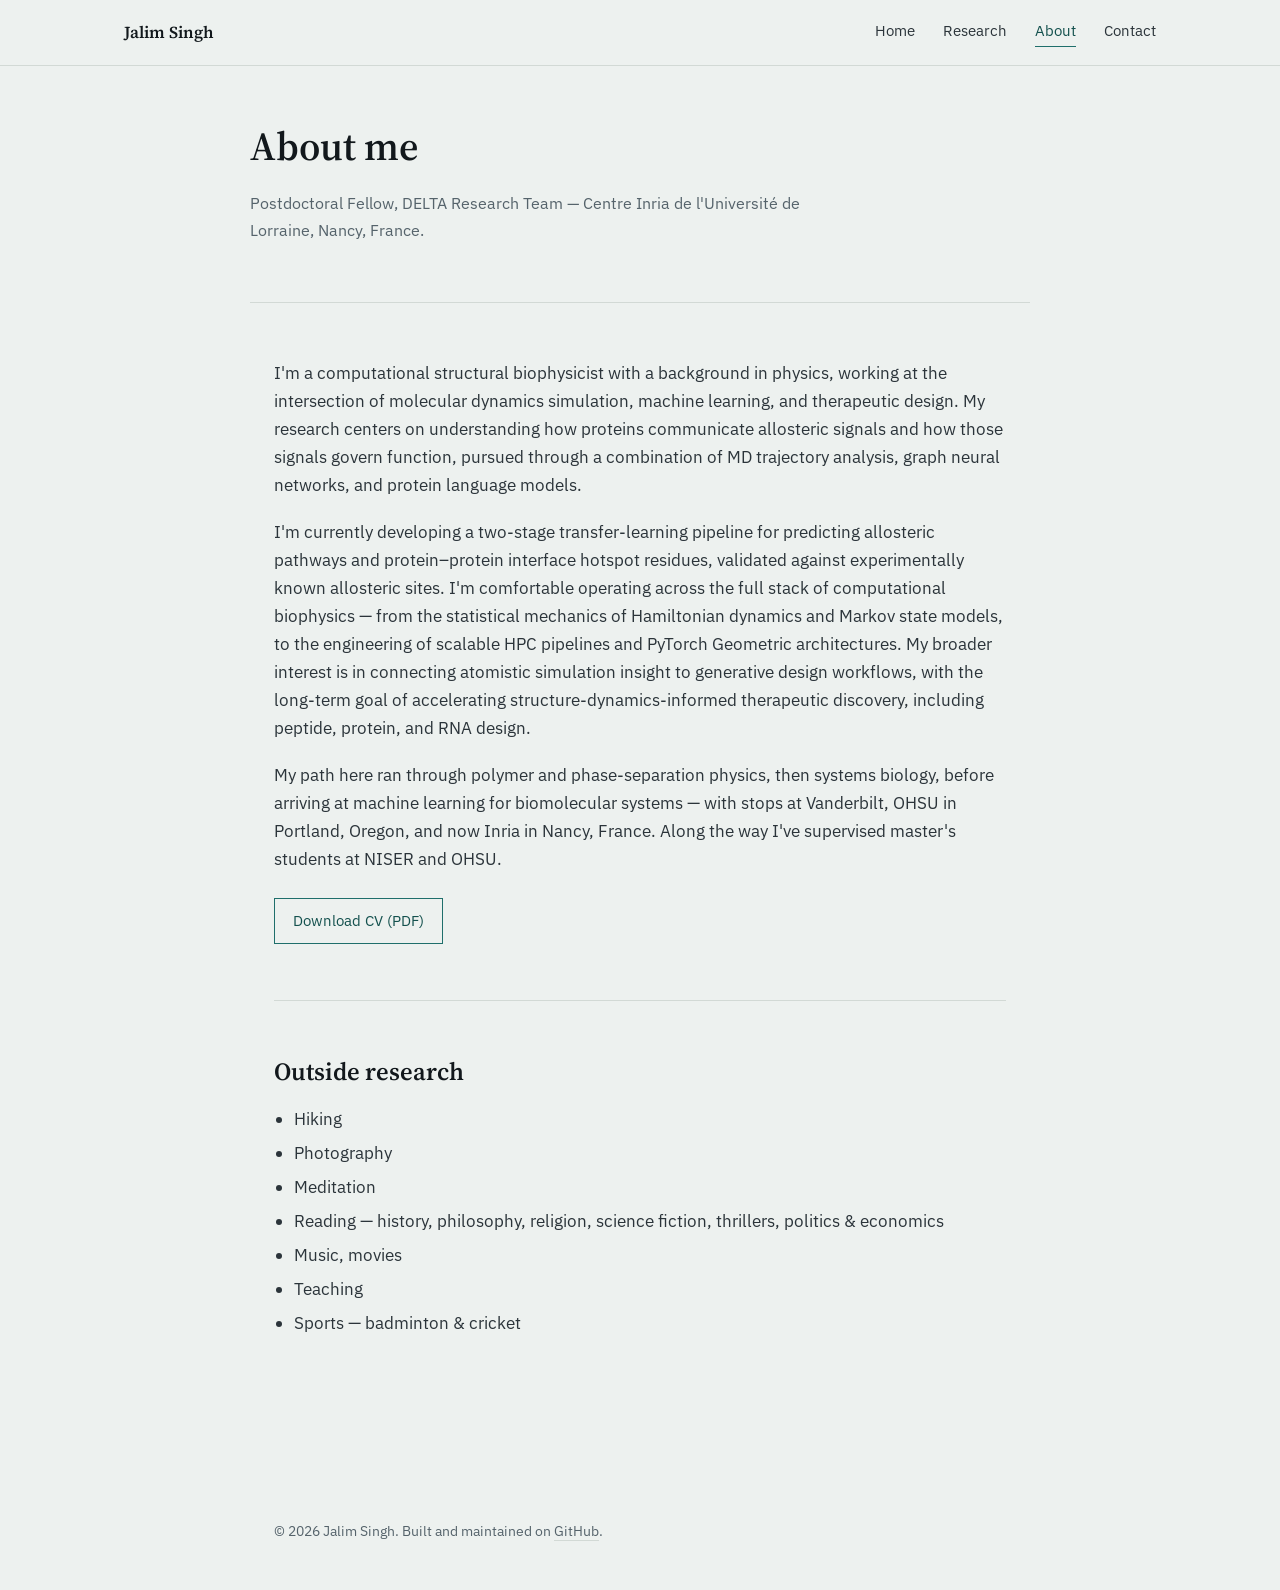
==== about.html @ e1c12d47 "Initial site" ====
<!DOCTYPE html>
<html lang="en">
<head>
<meta charset="UTF-8">
<meta name="viewport" content="width=device-width, initial-scale=1">
<title>About — Jalim Singh</title>
<meta name="description" content="About Jalim Singh — background, training, and interests outside research.">
<link rel="icon" href="data:image/svg+xml,<svg xmlns=%22http://www.w3.org/2000/svg%22 viewBox=%220 0 100 100%22><circle cx=%2250%22 cy=%2250%22 r=%2245%22 fill=%22%231f6f6b%22/><circle cx=%2270%22 cy=%2235%22 r=%2210%22 fill=%22%23b5762a%22/></svg>">
<link rel="preconnect" href="https://fonts.googleapis.com">
<link rel="preconnect" href="https://fonts.gstatic.com" crossorigin>
<link href="https://fonts.googleapis.com/css2?family=Source+Serif+4:opsz,wght@8..60,400;8..60,600&family=IBM+Plex+Sans:wght@400;500;600&family=IBM+Plex+Mono:wght@400;500&display=swap" rel="stylesheet">
<link rel="stylesheet" href="style.css">
</head>
<body>

<header class="site-nav">
  <div class="nav-inner">
    <a class="nav-name" href="index.html">Jalim Singh</a>
    <button class="nav-toggle" aria-label="Toggle navigation" aria-expanded="false">☰</button>
    <nav class="nav-links">
      <a href="index.html">Home</a>
      <a href="research.html">Research</a>
      <a href="about.html" aria-current="page">About</a>
      <a href="contact.html">Contact</a>
    </nav>
  </div>
</header>

<div class="page-head wrap">
  <h1>About me</h1>
  <p class="sub">Postdoctoral Fellow, DELTA Research Team — Centre Inria de l'Université de Lorraine, Nancy, France.</p>
</div>

<main>
  <div class="wrap">
    <section class="section">
      <p>I'm a computational structural biophysicist with a background in physics, working at the intersection of molecular dynamics simulation, machine learning, and therapeutic design. My research centers on understanding how proteins communicate allosteric signals and how those signals govern function, pursued through a combination of MD trajectory analysis, graph neural networks, and protein language models.</p>
      <p>I'm currently developing a two-stage transfer-learning pipeline for predicting allosteric pathways and protein–protein interface hotspot residues, validated against experimentally known allosteric sites. I'm comfortable operating across the full stack of computational biophysics — from the statistical mechanics of Hamiltonian dynamics and Markov state models, to the engineering of scalable HPC pipelines and PyTorch Geometric architectures. My broader interest is in connecting atomistic simulation insight to generative design workflows, with the long-term goal of accelerating structure-dynamics-informed therapeutic discovery, including peptide, protein, and RNA design.</p>
      <p>My path here ran through polymer and phase-separation physics, then systems biology, before arriving at machine learning for biomolecular systems — with stops at Vanderbilt, OHSU in Portland, Oregon, and now Inria in Nancy, France. Along the way I've supervised master's students at NISER and OHSU.</p>
      <a class="cv-download" href="https://72550993-abe2-4bc1-877e-122bb617bb19.filesusr.com/ugd/0c9d0f_1a249ecddb5a44cd9d18135a23c939ff.pdf">Download CV (PDF)</a>
    </section>

    <section class="section">
      <h2>Outside research</h2>
      <ul class="plain-list">
        <li>Hiking</li>
        <li>Photography</li>
        <li>Meditation</li>
        <li>Reading — history, philosophy, religion, science fiction, thrillers, politics &amp; economics</li>
        <li>Music, movies</li>
        <li>Teaching</li>
        <li>Sports — badminton &amp; cricket</li>
      </ul>
    </section>
  </div>
</main>

<footer>
  <div class="wrap">© 2026 Jalim Singh. Built and maintained on <a href="https://github.com/directysj">GitHub</a>.</div>
</footer>

<script src="nav.js"></script>
</body>
</html>
---- style.css ----
/* ---------------------------------------------------------------
   Jalim Singh — personal site
   Design tokens
----------------------------------------------------------------- */
:root {
  --ink: #12181c;
  --ink-soft: #2b343a;
  --slate: #55636b;
  --paper: #edf1ef;
  --paper-raised: #ffffff;
  --line: #d2d9d5;
  --teal: #1f6f6b;
  --teal-deep: #14514e;
  --amber: #b5762a;

  --serif: "Source Serif 4", Georgia, "Times New Roman", serif;
  --sans: "IBM Plex Sans", -apple-system, BlinkMacSystemFont, "Segoe UI", sans-serif;
  --mono: "IBM Plex Mono", "SFMono-Regular", Consolas, monospace;

  --max: 780px;
  --max-wide: 1080px;
}

* { box-sizing: border-box; }

html {
  scroll-behavior: smooth;
}

body {
  margin: 0;
  background: var(--paper);
  color: var(--ink-soft);
  font-family: var(--sans);
  font-size: 17px;
  line-height: 1.65;
  -webkit-font-smoothing: antialiased;
}

@media (prefers-reduced-motion: reduce) {
  html { scroll-behavior: auto; }
  * { animation: none !important; transition: none !important; }
}

a {
  color: inherit;
  text-decoration: none;
}

h1, h2, h3 {
  font-family: var(--serif);
  color: var(--ink);
  font-weight: 600;
  line-height: 1.2;
  margin: 0 0 0.5em;
}

p { margin: 0 0 1.1em; }

img { max-width: 100%; display: block; }

.wrap {
  max-width: var(--max);
  margin: 0 auto;
  padding: 0 24px;
}

.wrap-wide {
  max-width: var(--max-wide);
  margin: 0 auto;
  padding: 0 24px;
}

/* ---------------- Nav ---------------- */
header.site-nav {
  position: sticky;
  top: 0;
  z-index: 20;
  background: rgba(237, 241, 239, 0.92);
  backdrop-filter: blur(6px);
  border-bottom: 1px solid var(--line);
}

.nav-inner {
  max-width: var(--max-wide);
  margin: 0 auto;
  padding: 18px 24px;
  display: flex;
  align-items: center;
  justify-content: space-between;
}

.nav-name {
  font-family: var(--serif);
  font-size: 1.05rem;
  color: var(--ink);
  font-weight: 600;
}

.nav-links {
  display: flex;
  gap: 28px;
  font-size: 0.95rem;
}

.nav-links a {
  padding-bottom: 3px;
  border-bottom: 1px solid transparent;
  transition: border-color 0.15s ease, color 0.15s ease;
}

.nav-links a:hover,
.nav-links a[aria-current="page"] {
  border-color: var(--teal);
  color: var(--teal-deep);
}

.nav-toggle {
  display: none;
  background: none;
  border: 1px solid var(--line);
  border-radius: 4px;
  width: 38px;
  height: 34px;
  font-size: 1.1rem;
  color: var(--ink);
}

@media (max-width: 640px) {
  .nav-links {
    position: absolute;
    top: 100%;
    left: 0;
    right: 0;
    background: var(--paper);
    border-bottom: 1px solid var(--line);
    flex-direction: column;
    gap: 0;
    padding: 4px 24px 14px;
    display: none;
  }
  .nav-links.open { display: flex; }
  .nav-links a { padding: 10px 0; border-bottom: 1px solid var(--line); }
  .nav-toggle { display: block; }
}

/* ---------------- Hero ---------------- */
.hero {
  padding: 72px 0 56px;
  border-bottom: 1px solid var(--line);
}

.hero-inner {
  max-width: var(--max-wide);
  margin: 0 auto;
  padding: 0 24px;
  display: grid;
  grid-template-columns: 1.15fr 0.85fr;
  gap: 48px;
  align-items: center;
}

@media (max-width: 800px) {
  .hero-inner { grid-template-columns: 1fr; gap: 32px; }
  .hero { padding: 48px 0 40px; }
}

.hero h1 {
  font-size: clamp(2.1rem, 4.4vw, 3.1rem);
  letter-spacing: -0.01em;
}

.hero .role {
  font-family: var(--mono);
  font-size: 0.88rem;
  color: var(--teal-deep);
  margin-bottom: 22px;
  letter-spacing: 0.01em;
}

.hero .statement {
  font-size: 1.08rem;
  color: var(--slate);
  max-width: 46ch;
}

.hero-links {
  display: flex;
  flex-wrap: wrap;
  gap: 4px 22px;
  margin-top: 22px;
  font-size: 0.95rem;
}

.hero-links a {
  border-bottom: 1px solid var(--line);
  padding-bottom: 2px;
  transition: border-color 0.15s ease, color 0.15s ease;
}

.hero-links a:hover { border-color: var(--teal); color: var(--teal-deep); }

.hero-graphic { width: 100%; height: auto; }

/* ---------------- Sections ---------------- */
main { padding-bottom: 80px; }

.section {
  padding: 56px 0;
  border-bottom: 1px solid var(--line);
}

.section:last-child { border-bottom: none; }

.section h2 {
  font-size: 1.55rem;
  margin-bottom: 18px;
}

.section .figure {
  margin: 24px 0;
  border: 1px solid var(--line);
  background: var(--paper-raised);
  padding: 6px;
}

.section .figure img { width: 100%; }

.section .figure figcaption {
  font-family: var(--mono);
  font-size: 0.78rem;
  color: var(--slate);
  padding: 10px 6px 4px;
}

.pub-list {
  margin: 18px 0 0;
  padding: 0;
  list-style: none;
  border-top: 1px solid var(--line);
}

.pub-list li {
  padding: 13px 0;
  border-bottom: 1px solid var(--line);
  font-size: 0.94rem;
  color: var(--ink-soft);
}

.pub-list a {
  border-bottom: 1px solid var(--line);
}

.pub-list a:hover { border-color: var(--teal); color: var(--teal-deep); }

/* ---------------- Page header (non-home pages) ---------------- */
.page-head {
  padding: 56px 0 40px;
  border-bottom: 1px solid var(--line);
}

.page-head h1 {
  font-size: clamp(1.9rem, 3.6vw, 2.5rem);
}

.page-head .sub {
  color: var(--slate);
  font-size: 1.02rem;
  max-width: 56ch;
}

/* ---------------- Interests / lists ---------------- */
.plain-list {
  padding-left: 1.15em;
  margin: 0 0 1.1em;
}

.plain-list li { margin-bottom: 6px; }

.cv-download {
  display: inline-block;
  margin-top: 6px;
  padding: 10px 18px;
  border: 1px solid var(--teal);
  color: var(--teal-deep);
  font-size: 0.92rem;
  transition: background 0.15s ease, color 0.15s ease;
}

.cv-download:hover { background: var(--teal); color: #fff; }

/* ---------------- Contact ---------------- */
.contact-card {
  border: 1px solid var(--line);
  background: var(--paper-raised);
  padding: 32px;
  margin-top: 8px;
}

.contact-card .label {
  font-family: var(--mono);
  font-size: 0.78rem;
  color: var(--slate);
  margin-bottom: 4px;
}

.contact-card .value {
  margin-bottom: 20px;
  font-size: 1.02rem;
}

.contact-card .value:last-child { margin-bottom: 0; }

/* ---------------- Footer ---------------- */
footer {
  padding: 28px 0 48px;
  font-size: 0.85rem;
  color: var(--slate);
}

footer a { border-bottom: 1px solid var(--line); }
footer a:hover { border-color: var(--teal); color: var(--teal-deep); }
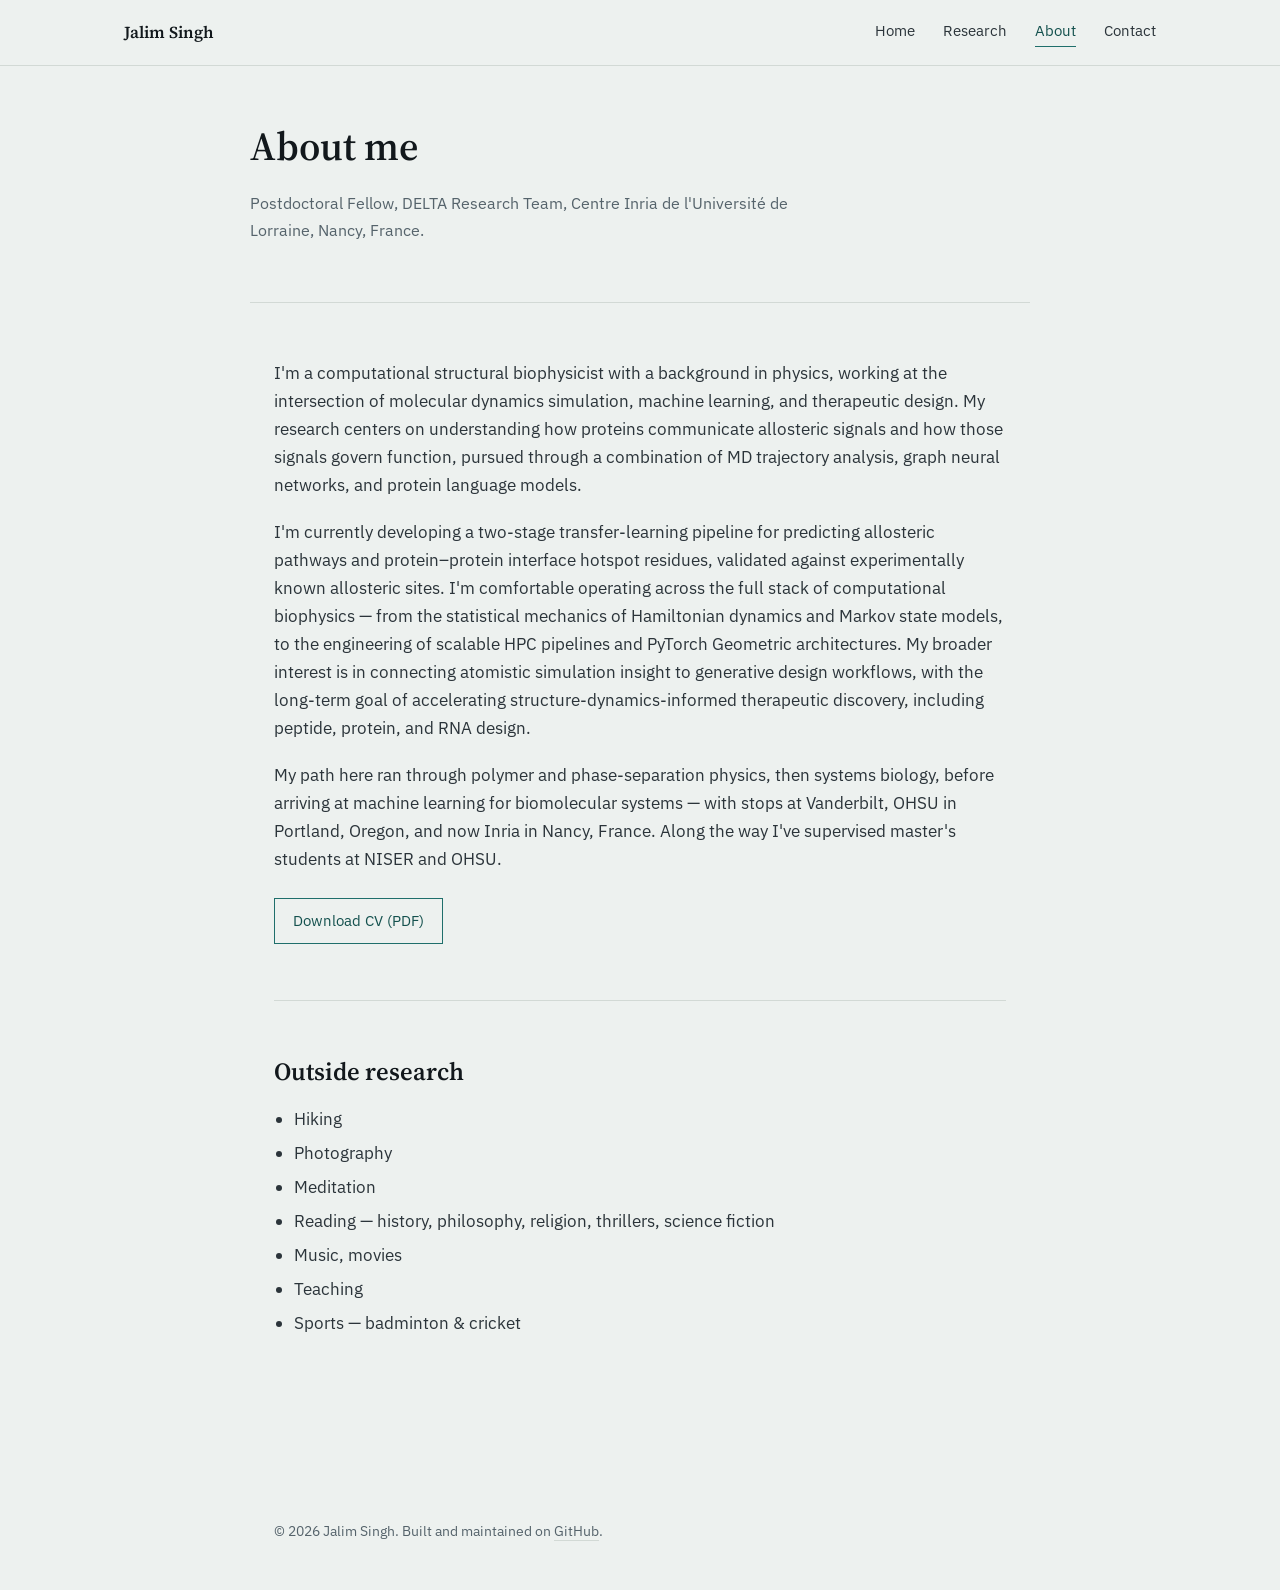
==== commit 2c0f464a: "added profile picture, some tweaks" ====
--- a/about.html
+++ b/about.html
@@ -28,7 +28,7 @@
 
 <div class="page-head wrap">
   <h1>About me</h1>
-  <p class="sub">Postdoctoral Fellow, DELTA Research Team — Centre Inria de l'Université de Lorraine, Nancy, France.</p>
+  <p class="sub">Postdoctoral Fellow, DELTA Research Team, Centre Inria de l'Université de Lorraine, Nancy, France.</p>
 </div>
 
 <main>
@@ -37,7 +37,7 @@
       <p>I'm a computational structural biophysicist with a background in physics, working at the intersection of molecular dynamics simulation, machine learning, and therapeutic design. My research centers on understanding how proteins communicate allosteric signals and how those signals govern function, pursued through a combination of MD trajectory analysis, graph neural networks, and protein language models.</p>
       <p>I'm currently developing a two-stage transfer-learning pipeline for predicting allosteric pathways and protein–protein interface hotspot residues, validated against experimentally known allosteric sites. I'm comfortable operating across the full stack of computational biophysics — from the statistical mechanics of Hamiltonian dynamics and Markov state models, to the engineering of scalable HPC pipelines and PyTorch Geometric architectures. My broader interest is in connecting atomistic simulation insight to generative design workflows, with the long-term goal of accelerating structure-dynamics-informed therapeutic discovery, including peptide, protein, and RNA design.</p>
       <p>My path here ran through polymer and phase-separation physics, then systems biology, before arriving at machine learning for biomolecular systems — with stops at Vanderbilt, OHSU in Portland, Oregon, and now Inria in Nancy, France. Along the way I've supervised master's students at NISER and OHSU.</p>
-      <a class="cv-download" href="https://72550993-abe2-4bc1-877e-122bb617bb19.filesusr.com/ugd/0c9d0f_1a249ecddb5a44cd9d18135a23c939ff.pdf">Download CV (PDF)</a>
+      <a class="cv-download" href="cv/SinghJalim_CV.pdf">Download CV (PDF)</a>
     </section>
 
     <section class="section">
@@ -46,7 +46,7 @@
         <li>Hiking</li>
         <li>Photography</li>
         <li>Meditation</li>
-        <li>Reading — history, philosophy, religion, science fiction, thrillers, politics &amp; economics</li>
+        <li>Reading — history, philosophy, religion, thrillers, science fiction</li>
         <li>Music, movies</li>
         <li>Teaching</li>
         <li>Sports — badminton &amp; cricket</li>
--- a/style.css
+++ b/style.css
@@ -200,7 +200,31 @@
 
 .hero-links a:hover { border-color: var(--teal); color: var(--teal-deep); }
 
-.hero-graphic { width: 100%; height: auto; }
+.hero-visual {
+  position: relative;
+}
+
+.hero-graphic { width: 100%; height: auto; display: block; }
+
+.hero-portrait {
+  position: absolute;
+  left: -2%;
+  bottom: -4%;
+  width: 46%;
+  aspect-ratio: 1;
+  height: auto;
+  object-fit: cover;
+  border-radius: 50%;
+  background: var(--paper-raised);
+  border: 1px solid var(--line);
+  box-shadow: 0 0 0 6px var(--paper), 0 10px 30px rgba(20, 81, 78, 0.12);
+}
+
+@media (max-width: 800px) {
+  .hero-visual { order: -1; }
+  .hero-graphic { display: none; }
+  .hero-portrait { position: static; width: 140px; }
+}
 
 /* ---------------- Sections ---------------- */
 main { padding-bottom: 80px; }
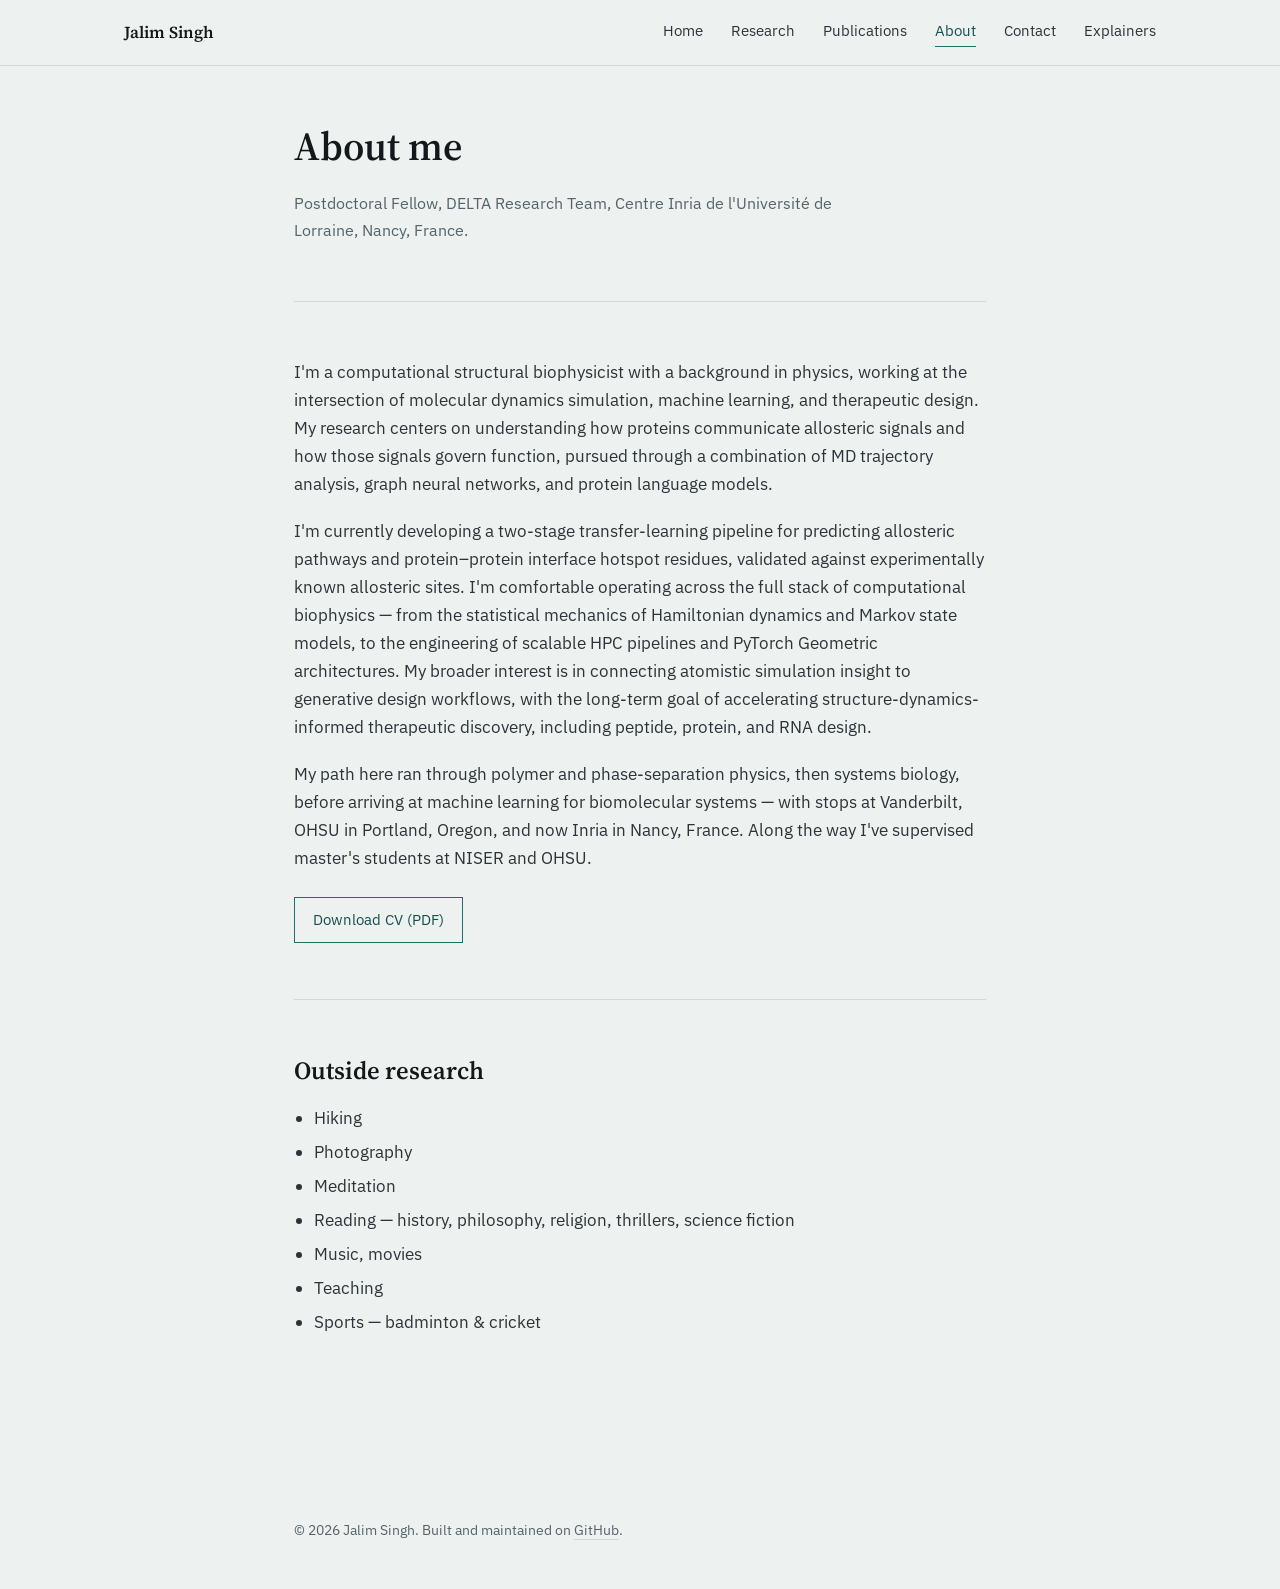
==== commit d4cfe033: "better representation of research, pubpications..." ====
--- a/about.html
+++ b/about.html
@@ -9,7 +9,7 @@
 <link rel="preconnect" href="https://fonts.googleapis.com">
 <link rel="preconnect" href="https://fonts.gstatic.com" crossorigin>
 <link href="https://fonts.googleapis.com/css2?family=Source+Serif+4:opsz,wght@8..60,400;8..60,600&family=IBM+Plex+Sans:wght@400;500;600&family=IBM+Plex+Mono:wght@400;500&display=swap" rel="stylesheet">
-<link rel="stylesheet" href="style.css">
+<link rel="stylesheet" href="style.css?v=4">
 </head>
 <body>
 
@@ -20,8 +20,10 @@
     <nav class="nav-links">
       <a href="index.html">Home</a>
       <a href="research.html">Research</a>
+      <a href="publications.html">Publications</a>
       <a href="about.html" aria-current="page">About</a>
       <a href="contact.html">Contact</a>
+      <a href="explainers.html">Explainers</a>
     </nav>
   </div>
 </header>
--- a/style.css
+++ b/style.css
@@ -3,6 +3,7 @@
    Design tokens
 ----------------------------------------------------------------- */
 :root {
+  color-scheme: light;
   --ink: #12181c;
   --ink-soft: #2b343a;
   --slate: #55636b;
@@ -17,7 +18,7 @@
   --sans: "IBM Plex Sans", -apple-system, BlinkMacSystemFont, "Segoe UI", sans-serif;
   --mono: "IBM Plex Mono", "SFMono-Regular", Consolas, monospace;
 
-  --max: 780px;
+  --max: 740px;
   --max-wide: 1080px;
 }
 
@@ -76,7 +77,7 @@
   position: sticky;
   top: 0;
   z-index: 20;
-  background: rgba(237, 241, 239, 0.92);
+  background: color-mix(in srgb, var(--paper) 92%, transparent);
   backdrop-filter: blur(6px);
   border-bottom: 1px solid var(--line);
 }
@@ -201,16 +202,15 @@
 .hero-links a:hover { border-color: var(--teal); color: var(--teal-deep); }
 
 .hero-visual {
-  position: relative;
-}
-
-.hero-graphic { width: 100%; height: auto; display: block; }
+  display: flex;
+  flex-direction: column;
+  align-items: center;
+  gap: 8px;
+}
 
 .hero-portrait {
-  position: absolute;
-  left: -2%;
-  bottom: -4%;
-  width: 46%;
+  width: 220px;
+  max-width: 60%;
   aspect-ratio: 1;
   height: auto;
   object-fit: cover;
@@ -220,10 +220,12 @@
   box-shadow: 0 0 0 6px var(--paper), 0 10px 30px rgba(20, 81, 78, 0.12);
 }
 
+.hero-graphic { width: 100%; max-width: 340px; height: auto; display: block; }
+
 @media (max-width: 800px) {
-  .hero-visual { order: -1; }
+  .hero-visual { order: -1; align-items: flex-start; }
   .hero-graphic { display: none; }
-  .hero-portrait { position: static; width: 140px; }
+  .hero-portrait { width: 140px; }
 }
 
 /* ---------------- Sections ---------------- */
@@ -272,6 +274,7 @@
 }
 
 .pub-list a {
+  color: var(--teal-deep);
   border-bottom: 1px solid var(--line);
 }
 
@@ -279,8 +282,10 @@
 
 /* ---------------- Page header (non-home pages) ---------------- */
 .page-head {
-  padding: 56px 0 40px;
-  border-bottom: 1px solid var(--line);
+  padding-top: 56px;
+  padding-bottom: 40px;
+  /* rule spans the content width, matching the section rules below */
+  background: linear-gradient(var(--line), var(--line)) center bottom / calc(100% - 48px) 1px no-repeat;
 }
 
 .page-head h1 {
@@ -344,3 +349,140 @@
 
 footer a { border-bottom: 1px solid var(--line); }
 footer a:hover { border-color: var(--teal); color: var(--teal-deep); }
+
+/* ---------------- Typography refinements ---------------- */
+h1, h2, h3 { text-wrap: balance; }
+p, li { text-wrap: pretty; }
+
+/* ---------------- Research: figure left, text right ---------------- */
+.research .section > h2 { max-width: 46ch; }
+
+.research .section > p,
+.research .section > ul {
+  max-width: 68ch;
+}
+
+.split {
+  display: grid;
+  grid-template-columns: minmax(0, 5fr) minmax(0, 6fr);
+  gap: 44px;
+  align-items: start;
+}
+
+.split-media {
+  position: sticky;
+  top: 92px;
+  display: flex;
+  flex-direction: column;
+  gap: 18px;
+}
+
+.split-media .figure { margin: 0; }
+
+.split-text { max-width: 62ch; }
+.split-text > :first-child { margin-top: 0; }
+.split-text .pub-list { margin-top: 24px; }
+
+@media (max-width: 860px) {
+  .split { grid-template-columns: 1fr; gap: 24px; }
+  .split-media { position: static; }
+}
+
+/* ---------------- Figure zoom ---------------- */
+.figure img { cursor: zoom-in; }
+
+.lightbox {
+  border: none;
+  padding: 0;
+  background: transparent;
+  max-width: 94vw;
+  max-height: 92vh;
+}
+
+.lightbox::backdrop { background: rgba(18, 24, 28, 0.82); }
+
+.lightbox img {
+  max-width: 94vw;
+  max-height: 86vh;
+  width: auto;
+  height: auto;
+  background: var(--paper-raised);
+  padding: 8px;
+  cursor: zoom-out;
+}
+
+.lightbox p {
+  color: #e6ece9;
+  font-family: var(--mono);
+  font-size: 0.8rem;
+  margin: 10px 0 0;
+  text-align: center;
+}
+
+/* ---------------- Home ---------------- */
+.home .section > p { max-width: 68ch; }
+
+.interest-cards {
+  list-style: none;
+  padding: 0;
+  margin: 26px 0 30px;
+  display: grid;
+  grid-template-columns: repeat(3, minmax(0, 1fr));
+  gap: 16px;
+}
+
+.interest-cards li {
+  display: flex;
+  flex-direction: column;
+  gap: 10px;
+  padding: 20px 22px 22px;
+  background: var(--paper-raised);
+  border: 1px solid var(--line);
+  border-top: 3px solid var(--teal);
+  font-family: var(--serif);
+  font-size: 1.08rem;
+  line-height: 1.4;
+  color: var(--ink);
+}
+
+.interest-cards .num {
+  font-family: var(--mono);
+  font-size: 0.78rem;
+  color: var(--amber);
+  letter-spacing: 0.04em;
+}
+
+@media (max-width: 760px) {
+  .interest-cards { grid-template-columns: 1fr; }
+}
+
+.text-link { border-bottom: 1px solid var(--line); transition: border-color 0.15s ease, color 0.15s ease; }
+.text-link:hover { border-color: var(--teal); color: var(--teal-deep); }
+
+/* ---------------- Hero network colours (themeable) ---------------- */
+.net-edges { stroke: var(--teal); }
+.net-path, .net-halo { stroke: var(--amber); }
+.net-nodes { fill: var(--paper); stroke: var(--teal); }
+.net-source { fill: var(--teal-deep); }
+.net-target { fill: var(--amber); }
+
+/* Figures are drawn for a white page; keep them on white in either theme */
+.figure img { background: #fff; }
+
+/* ---------------- Dark mode (follows the system setting) ---------------- */
+@media (prefers-color-scheme: dark) {
+  :root {
+    color-scheme: dark;
+    --ink: #e6ece9;
+    --ink-soft: #c9d3cf;
+    --slate: #98a7a1;
+    --paper: #12181a;
+    --paper-raised: #1a2326;
+    --line: #2d393b;
+    --teal: #4aa9a1;
+    --teal-deep: #7ccdc5;
+    --amber: #d69c4f;
+  }
+  .net-edges { stroke-opacity: 0.35; }
+  .cv-download:hover { color: var(--paper); }
+}
